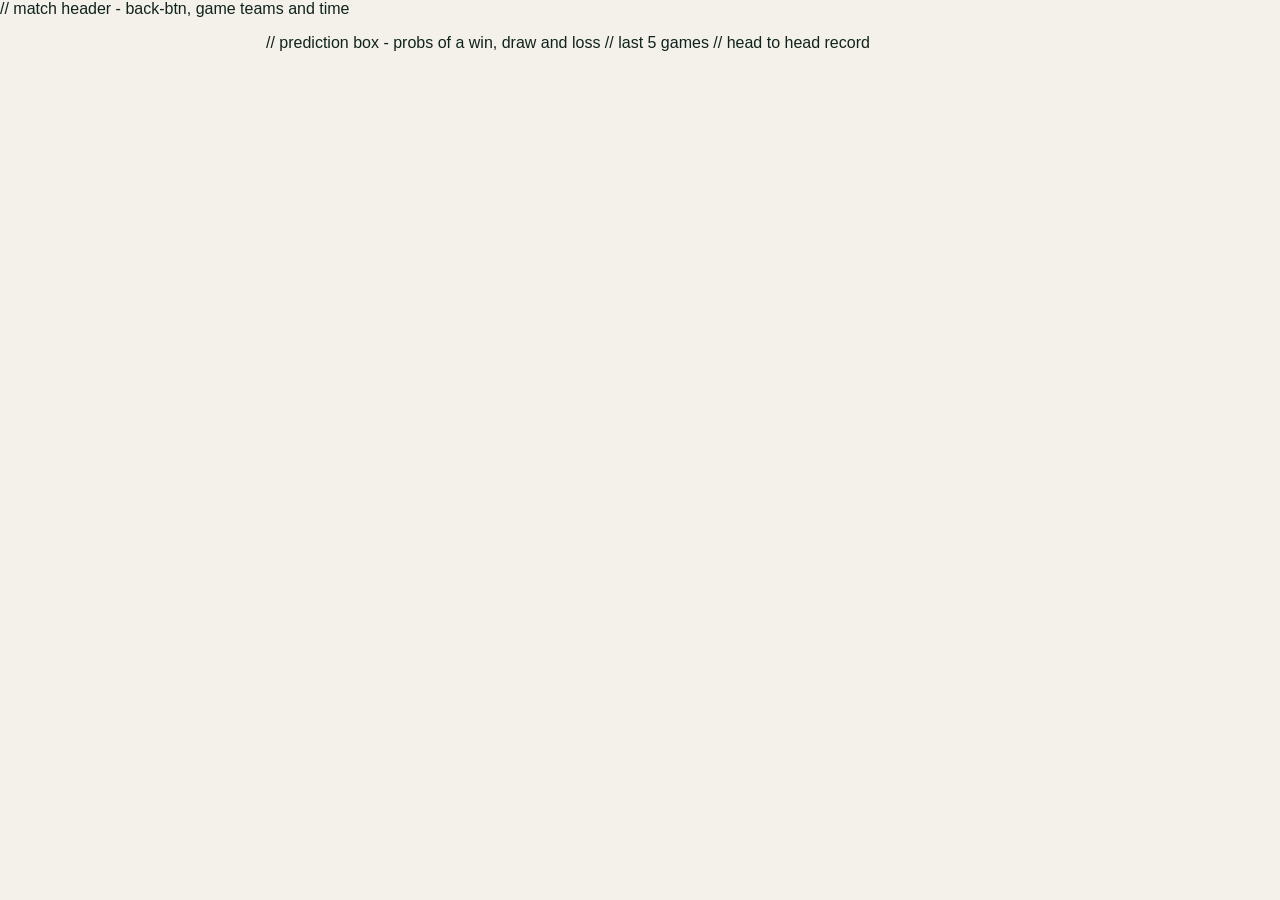
==== frontend/match.html @ 54618cce "feat: create basic prediction page layout" ====
<!DOCTYPE html>
<html lang="en">
    <head>
        <meta charset="UTF-8">
        <meta name="viewport" content="width=device-width, initial-scale=1.0">
        <title>Match Detail</title>
        <link rel="stylesheet" href="style.css">
    </head>

    <body>
        // match header - back-btn, game teams and time
    </body>
    <main>
        // prediction box - probs of a win, draw and loss
        // last 5 games
        // head to head record
    </main>
</html>
---- frontend/style.css ----
:root {
  --pitch: #0b3d2e;
  --pitch-line: #ffffff22;
  --paper: #f3f1ea;
  --ink: #10231c;
  --accent: #ffb703;
  --muted: #6b7d74;
  --win: #1f7a4d;
  --loss: #b23a3a;
  --draw: #8a8a70;
}

* { box-sizing: border-box; }

body {
  margin: 0;
  background: var(--paper);
  color: var(--ink);
  font-family: -apple-system, BlinkMacSystemFont, "Segoe UI", sans-serif;
}

header {
  background: var(--pitch);
  color: var(--paper);
  padding: 32px 20px 40px;
  background-image:
    repeating-linear-gradient(90deg, var(--pitch-line) 0 1px, transparent 1px 80px);
}

header h1 {
  margin: 0;
  font-size: clamp(24px, 4vw, 34px);
  letter-spacing: -0.02em;
}

header p {
  margin: 6px 0 0;
  color: #cfe8dc;
  font-size: 14px;
}

.controls {
    max-width: 780px;
    margin: -24px auto 20px;
    padding: 0 16px;
    display: flex;
    flex-wrap: wrap;
    align-items: center;
    gap: 12px;
}

main {
  max-width: 780px;
  margin: 16px auto 60px;
  padding: 0 16px;
}

.match {
  background: white;
  border-radius: 10px;
  box-shadow: 0 1px 3px rgba(0,0,0,0.08);
  padding: 18px 20px;
  margin-bottom: 12px;
}

.match-time {
  font-size: 12px;
  color: var(--muted);
  text-transform: uppercase;
  letter-spacing: 0.04em;
  margin-bottom: 10px;
}

.competition-tag {
    display: inline-block;
    font-size: 10px;
    font-weight: 700;
    text-transform: uppercase;
    letter-spacing: 0.04em;
    color: var(--pitch);
    background: #e4efe9;
    padding: 2px 8px;
    border-radius: 999px;
    margin-left: 8px;
}

.match-details-div {
  margin-top: -5px;
  margin-bottom: 5px;
}

.teams {
  display: flex;
  justify-content: space-between;
  align-items: center;
  font-size: 17px;
  font-weight: 600;
  margin-top: 10px;
  margin-bottom: 14px;
  position: relative;
}

.teams .home { text-align: left; display: flex; align-items: center; gap: 8px; }
.teams .away { text-align: right; display: flex; align-items: center; justify-content: flex-end; gap: 8px; }

.teams .vs {
  position: absolute;
  left: 50%;
  transform: translateX(-50%);
  color: var(--muted);
  font-weight: 400;
  font-size: 13px;
}

.teams .score {
  position: absolute;
  left: 50%;
  transform: translateX(-50%);
  color: var(--ink);
  font-weight: 700;
  font-size: 16px;
}

.result-tag {
    display: inline-block;
    font-size: 11px;
    font-weight: 700;
    text-transform: uppercase;
    padding: 3px 10px;
    border-radius: 999px;
    color: white;
}

.result-tag.win { background: var(--win); }
.result-tag.loss { background: var(--loss); }
.result-tag.draw { background: var(--draw); }

.date-heading {
    font-size: 13px;
    font-weight: 700;
    text-transform: uppercase;
    letter-spacing: 0.06em;
    color: var(--pitch);
    margin: 24px 0 10px;
}

.date-heading:first-child {
    margin-top: 8px;
}

.probs {
  display: flex;
  height: 8px;
  border-radius: 4px;
  overflow: hidden;
  background: #eee;
}

.probs div:nth-child(1) { background: var(--accent); }
.probs div:nth-child(2) { background: var(--muted); }
.probs div:nth-child(3) { background: var(--pitch); }

.prob-labels {
  display: flex;
  justify-content: space-between;
  font-size: 11px;
  color: var(--muted);
  margin-top: 6px;
}

.view-toggle {
    display: inline-flex;
    background: #e4efe9;
    border-radius: 999px;
    padding: 4px;
}

.toggle-btn {
    border: none;
    background: transparent;
    padding: 8px 20px;
    font-size: 14px;
    font-weight: 600;
    color: var(--muted);
    border-radius: 999px;
    cursor: pointer;
}

.toggle-btn.active {
    background: var(--pitch);
    color: var(--paper);
}

#competition-select {
    padding: 8px 12px;
    font-size: 14px;
    border: 1px solid #ddd;
    border-radius: 6px;
    background: white;
    color: var(--ink);
}

#show-more-container {
    display: none;
}

#show-more {
    display: block;
    margin: 16px auto 20px;
    padding: 10px 24px;
    font-size: 14px;
    font-weight: 600;
    color: var(--paper);
    background: var(--pitch);
    border: none;
    border-radius: 6px;
    cursor: pointer;
}

#show-more:hover {
    opacity: 0.85;
}

#show-more.hidden {
    display: none;
}

#no-more-matches {
    text-align: center;
    color: var(--muted);
    font-size: 13px;
    margin: 16px 0 0;
    display: none;
}

.loading {
    display: flex;
    align-items: center;
    justify-content: center;
    gap: 10px;
    padding-top: 32px;
    padding-bottom: 90px;
    color: var(--muted);
    font-size: 14px;
}

.loading::before {
    content: "";
    width: 16px;
    height: 16px;
    border: 2px solid #d8d4c8;
    border-top-color: var(--pitch);
    border-radius: 50%;
    animation: spin 0.7s linear infinite;
}

@keyframes spin {
    to { transform: rotate(360deg); }
}

.loading.hidden {
    display: none;
}

#error-message {
    display: flex;
    align-items: flex-start;
    gap: 10px;
    background: #fbeaea;
    border: 1px solid #e5b8b8;
    color: #7a2e2e;
    font-size: 14px;
    padding: 14px 16px;
    border-radius: 8px;
    margin: 16px 0;
}

#error-message::before {
    content: "⚠";
    font-size: 15px;
    line-height: 1;
}

#error-message.hidden {
    display: none;
}

footer {
  max-width: 780px;
  margin: 0 auto 60px;
  padding: 0 16px;
  font-size: 13px;
  color: var(--muted);
  line-height: 1.6;
}

footer code {
  background: #ffffffaa;
  padding: 1px 5px;
  border-radius: 4px;
}
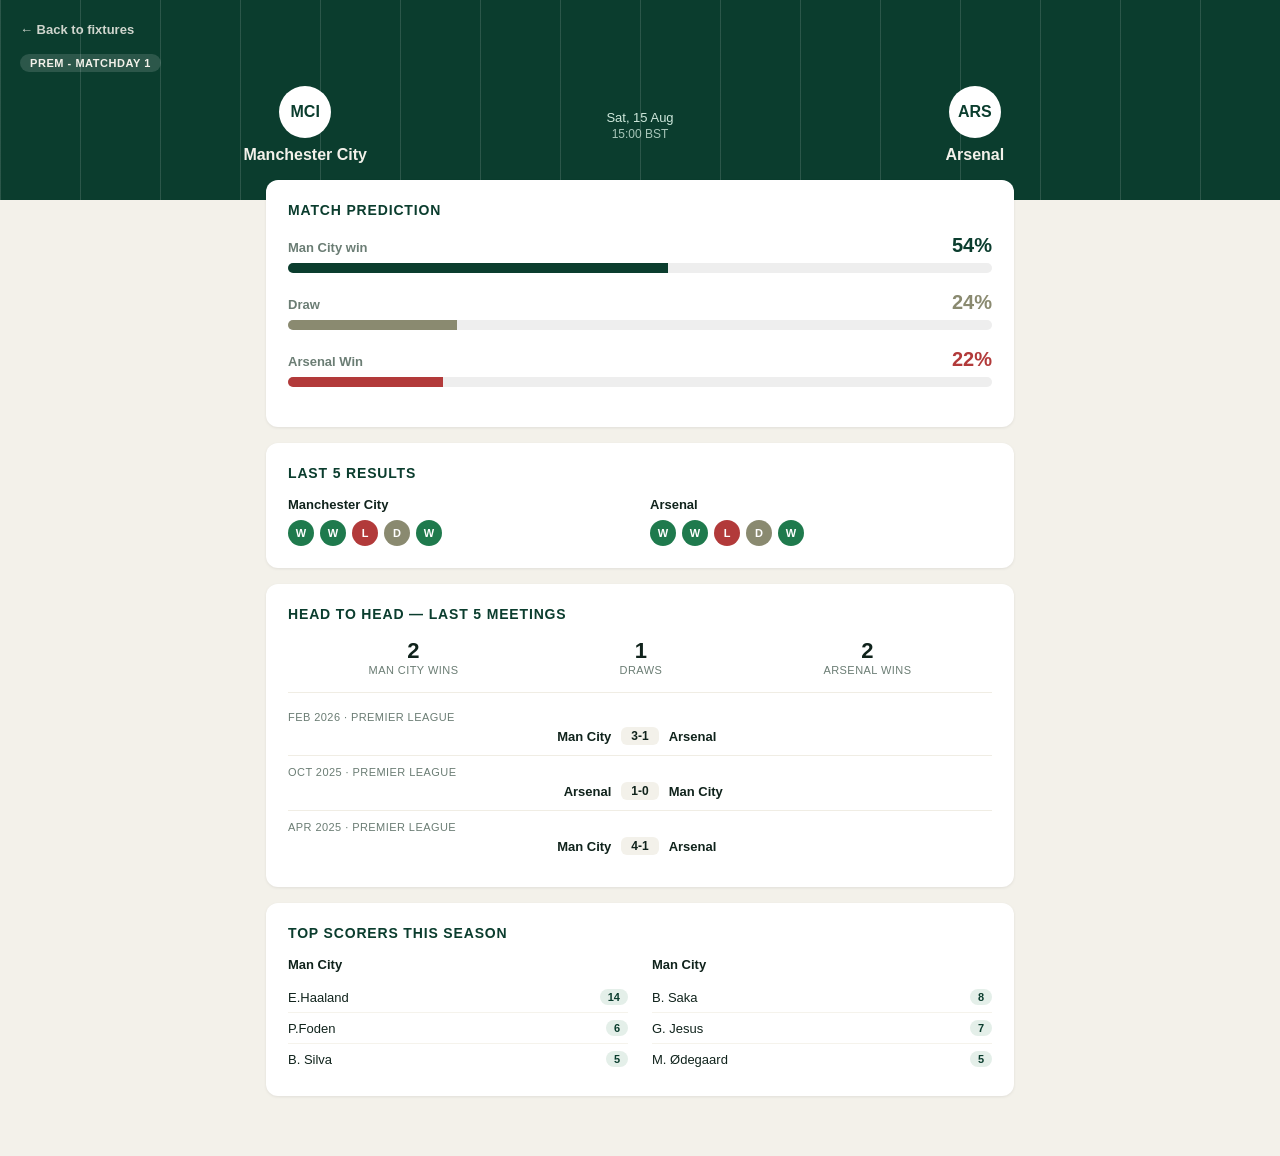
==== commit dd62f851: "feat: add match detail page layout with mock data" ====
--- a/frontend/match.html
+++ b/frontend/match.html
@@ -8,11 +8,174 @@
     </head>
 
     <body>
-        // match header - back-btn, game teams and time
+        <div class="match-header">
+            <a class="back-link" href="index.html">← Back to fixtures</a>
+            <div>
+                <span class="competition-tag">Prem - Matchday 1</span>
+                <div class="matchup">
+                    <!-- change for home side -->
+                    <div class="side">
+                        <div class="crest-circle ">MCI</div>
+                        <div class="team-name">Manchester City</div>
+                    </div>
+
+                    <!-- change for date -->
+                    <div class="kickoff">
+                        <div>Sat, 15 Aug</div>
+                        <div class="time">15:00 BST</div>
+                    </div>
+
+                    <!-- change for away side -->
+                    <div class="side">
+                        <div class="crest-circle ">ARS</div>
+                        <div class="team-name">Arsenal</div>
+                    </div>
+                </div>
+            </div>
+        </div>
     </body>
+
     <main>
-        // prediction box - probs of a win, draw and loss
-        // last 5 games
-        // head to head record
+        <div class="card">
+            <h2>Match Prediction</h2>
+
+            <!-- change for home prediction -->
+            <div class="prob-row home">
+                <div class="label">Man City win</div>
+                <div class="value">54%</div>
+            </div>
+            <div class="prob-bar-track">
+                <div class="prob-bar-fill home" style= "width:54%"></div>
+            </div>
+            
+            <!-- change for draw prediction -->
+            <div class="prob-row draw">
+                <div class="label">Draw</div>
+                <div class="value">24%</div>
+            </div>
+            <div class="prob-bar-track">
+                <div class="prob-bar-fill draw" style= "width:24%"></div>
+            </div>
+
+            <!-- change for away prediction -->
+            <div class="prob-row away">
+                <div class="label">Arsenal Win</div>
+                <div class="value">22%</div>
+            </div>
+            <div class="prob-bar-track">
+                <div class="prob-bar-fill away" style= "width:22%"></div>
+            </div>
+        </div>
+
+        <div class="card">
+            <h2>Last 5 Results</h2>
+            <div class="form-grid">
+                <div>
+                    <!-- change for home last 5 -->
+                    <div class="form-team-name">Manchester City</div>
+                    <div class="form-chips">
+                        <span class="form-chip w">W</span>
+                        <span class="form-chip w">W</span>
+                        <span class="form-chip l">L</span>
+                        <span class="form-chip d">D</span>
+                        <span class="form-chip w">W</span>
+                    </div>
+                </div>
+                
+                <div>
+                    <!-- change for home away 5 -->
+                    <div class="form-team-name">Arsenal</div>
+                    <div class="form-chips">
+                        <span class="form-chip w">W</span>
+                        <span class="form-chip w">W</span>
+                        <span class="form-chip l">L</span>
+                        <span class="form-chip d">D</span>
+                        <span class="form-chip w">W</span>
+                    </div>
+                </div>
+            </div>
+        </div>
+
+        <div class="card">
+            <h2>Head to Head — Last 5 Meetings</h2>
+            <div class="h2h-summary">
+                <div>
+                    <div class="num">2</div>
+                    <div class="lbl">Man City Wins</div>
+                </div>
+
+                <div>
+                    <div class="num">1</div>
+                    <div class="lbl">Draws</div>
+                </div>
+
+                <div>
+                    <div class="num">2</div>
+                    <div class="lbl">Arsenal wins</div>
+                </div>
+            </div>
+
+            <div class="h2h-row">
+                <div class="h2h-date">Feb 2026 · Premier League</div>
+                <div class="h2h-home">Man City</div>
+                <div class="h2h-score">3-1</div>
+                <div class="h2h-away">Arsenal</div>
+            </div>
+
+            <div class="h2h-row">
+                <div class="h2h-date">Oct 2025 · Premier League</div>
+                <div class="h2h-home">Arsenal</div>
+                <div class="h2h-score">1-0</div>
+                <div class="h2h-away">Man City</div>
+            </div>
+
+            <div class="h2h-row">
+                <div class="h2h-date">Apr 2025 · Premier League</div>
+                <div class="h2h-home">Man City</div>
+                <div class="h2h-score">4-1</div>
+                <div class="h2h-away">Arsenal</div>
+            </div>
+        </div>
+
+        <div class="card">
+            <h2>Top Scorers This Season</h2>
+            <div class="scorers-columns">
+                <!-- change for home top scorers -->
+                <div>
+                    <div class="scorers-team-name">Man City</div>
+                    <div class="scorer-row">
+                        <div>E.Haaland</div>
+                        <div class="scorer-goals">14</div>
+                    </div>
+                    <div class="scorer-row">
+                        <div>P.Foden</div>
+                        <div class="scorer-goals">6</div>
+                    </div>
+                    <div class="scorer-row">
+                        <div>B. Silva</div>
+                        <div class="scorer-goals">5</div>
+                    </div>
+                </div>
+
+                <!-- change for away top scorers -->
+                <div>
+                    <div class="scorers-team-name">Man City</div>
+                    <div class="scorer-row">
+                        <div>B. Saka</div>
+                        <div class="scorer-goals">8</div>
+                    </div>
+                    <div class="scorer-row">
+                        <div>G. Jesus</div>
+                        <div class="scorer-goals">7</div>
+                    </div>
+                    <div class="scorer-row">
+                        <div>M. Ødegaard</div>
+                        <div class="scorer-goals">5</div>
+                    </div>
+                </div>
+                
+            </div>
+        </div>
+
     </main>
 </html>
--- a/frontend/style.css
+++ b/frontend/style.css
@@ -299,3 +299,215 @@
   padding: 1px 5px;
   border-radius: 4px;
 }
+
+/* ---- Match detail page ---- */
+
+.back-link {
+    display: inline-flex;
+    align-items: center;
+    gap: 6px;
+    color: var(--paper);
+    text-decoration: none;
+    font-size: 13px;
+    font-weight: 600;
+    opacity: 0.85;
+}
+.back-link:hover { opacity: 1; }
+
+.match-header {
+    background: var(--pitch);
+    color: var(--paper);
+    padding: 20px 20px 36px;
+    background-image:
+        repeating-linear-gradient(90deg, var(--pitch-line) 0 1px, transparent 1px 80px);
+}
+
+.match-header .competition-tag {
+    display: inline-block;
+    font-size: 11px;
+    font-weight: 700;
+    text-transform: uppercase;
+    letter-spacing: 0.05em;
+    color: var(--paper);
+    background: #ffffff22;
+    padding: 3px 10px;
+    border-radius: 999px;
+    margin: 16px 0 14px;
+}
+
+.matchup {
+    display: grid;
+    grid-template-columns: 1fr auto 1fr;
+    align-items: center;
+    gap: 16px;
+}
+
+.matchup .side {
+    display: flex;
+    flex-direction: column;
+    align-items: center;
+    gap: 8px;
+    text-align: center;
+}
+
+.crest-circle {
+    width: 52px;
+    height: 52px;
+    border-radius: 50%;
+    background: #ffffff;
+    display: flex;
+    align-items: center;
+    justify-content: center;
+    font-weight: 800;
+    font-size: 16px;
+    color: var(--pitch);
+}
+
+.matchup .team-name {
+    font-size: 16px;
+    font-weight: 700;
+}
+
+.matchup .kickoff {
+    text-align: center;
+    color: #cfe8dc;
+    font-size: 13px;
+}
+.matchup .kickoff .time { font-size: 12px; opacity: 0.8; margin-top: 2px; }
+
+main {
+    max-width: 780px;
+    margin: -20px auto 60px;
+    padding: 0 16px;
+}
+
+.card {
+    background: white;
+    border-radius: 12px;
+    box-shadow: 0 1px 3px rgba(0,0,0,0.08);
+    padding: 22px;
+    margin-bottom: 16px;
+}
+
+.card h2 {
+    margin: 0 0 16px;
+    font-size: 14px;
+    text-transform: uppercase;
+    letter-spacing: 0.06em;
+    color: var(--pitch);
+}
+
+/* Prediction */
+.prob-row {
+    display: flex;
+    justify-content: space-between;
+    align-items: baseline;
+    margin-bottom: 6px;
+}
+.prob-row .label { font-size: 13px; color: var(--muted); font-weight: 600; }
+.prob-row .value { font-size: 20px; font-weight: 800; }
+.prob-row.home .value { color: var(--pitch); }
+.prob-row.draw .value { color: var(--draw); }
+.prob-row.away .value { color: var(--loss); }
+
+.prob-bar-track {
+    height: 10px;
+    border-radius: 5px;
+    background: #eee;
+    overflow: hidden;
+    margin-bottom: 18px;
+}
+
+.prob-bar-fill { height: 100%; }
+.prob-bar-fill.home { background: var(--pitch); }
+.prob-bar-fill.draw { background: var(--draw); }
+.prob-bar-fill.away { background: var(--loss); }
+
+/* Form (last 5) */
+.form-grid {
+    display: grid;
+    grid-template-columns: 1fr 1fr;
+    gap: 20px;
+}
+.form-team-name {
+    font-size: 13px;
+    font-weight: 700;
+    margin-bottom: 8px;
+}
+.form-chips {
+    display: flex;
+    gap: 6px;
+}
+.form-chip {
+    width: 26px;
+    height: 26px;
+    border-radius: 50%;
+    display: flex;
+    align-items: center;
+    justify-content: center;
+    font-size: 11px;
+    font-weight: 800;
+    color: white;
+}
+.form-chip.w { background: var(--win); }
+.form-chip.d { background: var(--draw); }
+.form-chip.l { background: var(--loss); }
+
+/* Head to head */
+.h2h-summary {
+    display: flex;
+    justify-content: space-around;
+    text-align: center;
+    padding-bottom: 16px;
+    margin-bottom: 8px;
+    border-bottom: 1px solid #f0ede4;
+}
+.h2h-summary div .num { font-size: 22px; font-weight: 800; }
+.h2h-summary div .lbl { font-size: 11px; color: var(--muted); text-transform: uppercase; letter-spacing: 0.04em; }
+
+.h2h-row {
+    display: grid;
+    grid-template-columns: 1fr auto 1fr;
+    align-items: center;
+    padding: 10px 0;
+    border-bottom: 1px solid #f0ede4;
+    font-size: 13px;
+}
+.h2h-row:last-child { border-bottom: none; }
+.h2h-row .h2h-date { grid-column: 1 / -1; font-size: 11px; color: var(--muted); text-transform: uppercase; letter-spacing: 0.04em; margin-bottom: 4px; }
+.h2h-row .h2h-home { text-align: right; padding-right: 10px; font-weight: 600; }
+.h2h-row .h2h-away { text-align: left; padding-left: 10px; font-weight: 600; }
+.h2h-row .h2h-score {
+    background: #f3f1ea;
+    padding: 2px 10px;
+    border-radius: 6px;
+    font-weight: 700;
+    font-size: 12px;
+}
+
+/* Top scorers */
+.scorers-columns {
+    display: grid;
+    grid-template-columns: 1fr 1fr;
+    gap: 24px;
+}
+.scorers-team-name { font-size: 13px; font-weight: 700; margin-bottom: 10px; }
+.scorer-row {
+    display: flex;
+    justify-content: space-between;
+    align-items: center;
+    padding: 7px 0;
+    font-size: 13px;
+    border-bottom: 1px solid #f5f3ec;
+}
+.scorer-row:last-child { border-bottom: none; }
+.scorer-goals {
+    background: #e4efe9;
+    color: var(--pitch);
+    font-weight: 800;
+    font-size: 11px;
+    padding: 2px 8px;
+    border-radius: 999px;
+    min-width: 18px;
+    text-align: center;
+}
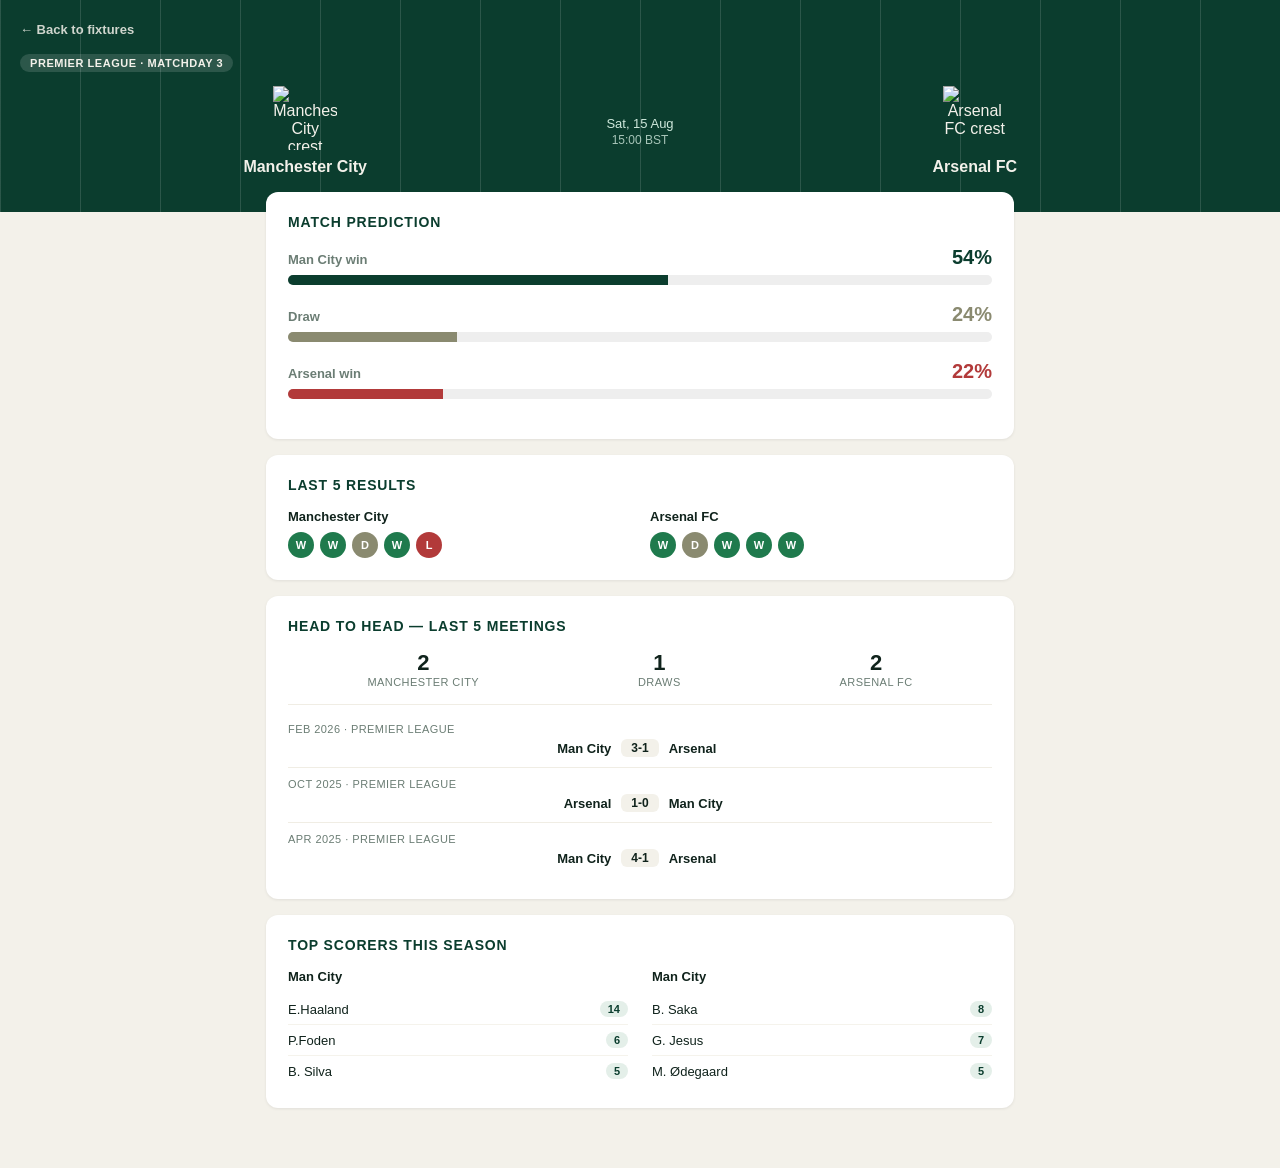
==== commit 6db9d9ac: "Add initial JavaScript integration for match details" ====
--- a/frontend/match.html
+++ b/frontend/match.html
@@ -11,171 +11,160 @@
         <div class="match-header">
             <a class="back-link" href="index.html">← Back to fixtures</a>
             <div>
-                <span class="competition-tag">Prem - Matchday 1</span>
+                <span id="competition-tag" class="competition-tag" ></span>
                 <div class="matchup">
                     <!-- change for home side -->
                     <div class="side">
-                        <div class="crest-circle ">MCI</div>
-                        <div class="team-name">Manchester City</div>
+                        <img id="home-crest" class="crest" src="" alt="">
+                        <div id="home-name" class="team-name"></div>
                     </div>
 
                     <!-- change for date -->
                     <div class="kickoff">
-                        <div>Sat, 15 Aug</div>
-                        <div class="time">15:00 BST</div>
+                        <div id="match-time"></div>
+                        <div id="match-date" class="time"></div>
                     </div>
 
                     <!-- change for away side -->
-                    <div class="side">
-                        <div class="crest-circle ">ARS</div>
-                        <div class="team-name">Arsenal</div>
-                    </div>
-                </div>
-            </div>
-        </div>
-    </body>
-
-    <main>
-        <div class="card">
-            <h2>Match Prediction</h2>
-
-            <!-- change for home prediction -->
-            <div class="prob-row home">
-                <div class="label">Man City win</div>
-                <div class="value">54%</div>
-            </div>
-            <div class="prob-bar-track">
-                <div class="prob-bar-fill home" style= "width:54%"></div>
-            </div>
-            
-            <!-- change for draw prediction -->
-            <div class="prob-row draw">
-                <div class="label">Draw</div>
-                <div class="value">24%</div>
-            </div>
-            <div class="prob-bar-track">
-                <div class="prob-bar-fill draw" style= "width:24%"></div>
-            </div>
-
-            <!-- change for away prediction -->
-            <div class="prob-row away">
-                <div class="label">Arsenal Win</div>
-                <div class="value">22%</div>
-            </div>
-            <div class="prob-bar-track">
-                <div class="prob-bar-fill away" style= "width:22%"></div>
-            </div>
-        </div>
-
-        <div class="card">
-            <h2>Last 5 Results</h2>
-            <div class="form-grid">
-                <div>
-                    <!-- change for home last 5 -->
-                    <div class="form-team-name">Manchester City</div>
-                    <div class="form-chips">
-                        <span class="form-chip w">W</span>
-                        <span class="form-chip w">W</span>
-                        <span class="form-chip l">L</span>
-                        <span class="form-chip d">D</span>
-                        <span class="form-chip w">W</span>
-                    </div>
-                </div>
-                
-                <div>
-                    <!-- change for home away 5 -->
-                    <div class="form-team-name">Arsenal</div>
-                    <div class="form-chips">
-                        <span class="form-chip w">W</span>
-                        <span class="form-chip w">W</span>
-                        <span class="form-chip l">L</span>
-                        <span class="form-chip d">D</span>
-                        <span class="form-chip w">W</span>
+                    <div id="away-side" class="side">
+                        <img id="away-crest" class="crest" src="" alt="">
+                        <div id="away-name" class="team-name"></div>
                     </div>
                 </div>
             </div>
         </div>
 
-        <div class="card">
-            <h2>Head to Head — Last 5 Meetings</h2>
-            <div class="h2h-summary">
-                <div>
-                    <div class="num">2</div>
-                    <div class="lbl">Man City Wins</div>
+        <main>
+            <div class="card">
+                <h2>Match Prediction</h2>
+
+                <!-- change for home prediction -->
+                <div class="prob-row home">
+                    <div id="home-win" class="label">fef</div>
+                    <div id="home-prob" class="value"></div>
+                </div>
+                <div class="prob-bar-track">
+                    <div id="home-win-bar" class="prob-bar-fill home"></div>
+                </div>
+                
+                <!-- change for draw prediction -->
+                <div class="prob-row draw">
+                    <div class="label">Draw</div>
+                    <div id="draw-prob" class="value"></div>
+                </div>
+                <div class="prob-bar-track">
+                    <div id="draw-bar" class="prob-bar-fill draw"></div>
                 </div>
 
-                <div>
-                    <div class="num">1</div>
-                    <div class="lbl">Draws</div>
+                <!-- change for away prediction -->
+                <div class="prob-row away">
+                    <div id="away-win" class="label"></div>
+                    <div id="away-prob" class="value"></div>
                 </div>
-
-                <div>
-                    <div class="num">2</div>
-                    <div class="lbl">Arsenal wins</div>
+                <div class="prob-bar-track">
+                    <div id="away-win-bar" class="prob-bar-fill away"></div>
                 </div>
             </div>
 
-            <div class="h2h-row">
-                <div class="h2h-date">Feb 2026 · Premier League</div>
-                <div class="h2h-home">Man City</div>
-                <div class="h2h-score">3-1</div>
-                <div class="h2h-away">Arsenal</div>
+            <div class="card">
+                <h2>Last 5 Results</h2>
+                <div class="form-grid">
+                    <div>
+                        <!-- change for home last 5 -->
+                        <div id="home-form-name" class="form-team-name"></div>
+                        <div id="home-form" class="form-chips"></div>
+                    </div>
+                    
+                    <div>
+                        <!-- change for home away 5 -->
+                        <div id="away-form-name" class="form-team-name">Arsenal</div>
+                        <div id="away-form" class="form-chips"></div>
+                    </div>
+                </div>
             </div>
 
-            <div class="h2h-row">
-                <div class="h2h-date">Oct 2025 · Premier League</div>
-                <div class="h2h-home">Arsenal</div>
-                <div class="h2h-score">1-0</div>
-                <div class="h2h-away">Man City</div>
-            </div>
+            <div class="card">
+                <h2>Head to Head — Last 5 Meetings</h2>
+                <div class="h2h-summary">
+                    <div>
+                        <div id="h2h-home-wins" class="num"></div>
+                        <div id="h2h-home-name" class="lbl"></div>
+                    </div>
 
-            <div class="h2h-row">
-                <div class="h2h-date">Apr 2025 · Premier League</div>
-                <div class="h2h-home">Man City</div>
-                <div class="h2h-score">4-1</div>
-                <div class="h2h-away">Arsenal</div>
-            </div>
-        </div>
+                    <div>
+                        <div id="h2h-draws" class="num"></div>
+                        <div class="lbl">Draws</div>
+                    </div>
 
-        <div class="card">
-            <h2>Top Scorers This Season</h2>
-            <div class="scorers-columns">
-                <!-- change for home top scorers -->
-                <div>
-                    <div class="scorers-team-name">Man City</div>
-                    <div class="scorer-row">
-                        <div>E.Haaland</div>
-                        <div class="scorer-goals">14</div>
-                    </div>
-                    <div class="scorer-row">
-                        <div>P.Foden</div>
-                        <div class="scorer-goals">6</div>
-                    </div>
-                    <div class="scorer-row">
-                        <div>B. Silva</div>
-                        <div class="scorer-goals">5</div>
+                    <div>
+                        <div id="h2h-away-wins" class="num"></div>
+                        <div id="h2h-away-name" class="lbl"></div>
                     </div>
                 </div>
 
-                <!-- change for away top scorers -->
-                <div>
-                    <div class="scorers-team-name">Man City</div>
-                    <div class="scorer-row">
-                        <div>B. Saka</div>
-                        <div class="scorer-goals">8</div>
+                <div class="h2h-row">
+                    <div class="h2h-date">Feb 2026 · Premier League</div>
+                    <div class="h2h-home">Man City</div>
+                    <div class="h2h-score">3-1</div>
+                    <div class="h2h-away">Arsenal</div>
+                </div>
+
+                <div class="h2h-row">
+                    <div class="h2h-date">Oct 2025 · Premier League</div>
+                    <div class="h2h-home">Arsenal</div>
+                    <div class="h2h-score">1-0</div>
+                    <div class="h2h-away">Man City</div>
+                </div>
+
+                <div class="h2h-row">
+                    <div class="h2h-date">Apr 2025 · Premier League</div>
+                    <div class="h2h-home">Man City</div>
+                    <div class="h2h-score">4-1</div>
+                    <div class="h2h-away">Arsenal</div>
+                </div>
+            </div>
+
+            <div class="card">
+                <h2>Top Scorers This Season</h2>
+                <div class="scorers-columns">
+                    <!-- change for home top scorers -->
+                    <div>
+                        <div class="scorers-team-name">Man City</div>
+                        <div class="scorer-row">
+                            <div>E.Haaland</div>
+                            <div class="scorer-goals">14</div>
+                        </div>
+                        <div class="scorer-row">
+                            <div>P.Foden</div>
+                            <div class="scorer-goals">6</div>
+                        </div>
+                        <div class="scorer-row">
+                            <div>B. Silva</div>
+                            <div class="scorer-goals">5</div>
+                        </div>
                     </div>
-                    <div class="scorer-row">
-                        <div>G. Jesus</div>
-                        <div class="scorer-goals">7</div>
+
+                    <!-- change for away top scorers -->
+                    <div>
+                        <div class="scorers-team-name">Man City</div>
+                        <div class="scorer-row">
+                            <div>B. Saka</div>
+                            <div class="scorer-goals">8</div>
+                        </div>
+                        <div class="scorer-row">
+                            <div>G. Jesus</div>
+                            <div class="scorer-goals">7</div>
+                        </div>
+                        <div class="scorer-row">
+                            <div>M. Ødegaard</div>
+                            <div class="scorer-goals">5</div>
+                        </div>
                     </div>
-                    <div class="scorer-row">
-                        <div>M. Ødegaard</div>
-                        <div class="scorer-goals">5</div>
-                    </div>
+                    
                 </div>
-                
             </div>
-        </div>
 
-    </main>
+        </main>
+        <script src="match.js"></script>
+    </body>
 </html>
--- a/frontend/style.css
+++ b/frontend/style.css
@@ -350,17 +350,10 @@
     text-align: center;
 }
 
-.crest-circle {
-    width: 52px;
-    height: 52px;
-    border-radius: 50%;
-    background: #ffffff;
-    display: flex;
-    align-items: center;
-    justify-content: center;
-    font-weight: 800;
-    font-size: 16px;
-    color: var(--pitch);
+.crest {
+    width: 64px;
+    height: 64px;
+    object-fit: contain;
 }
 
 .matchup .team-name {
@@ -449,9 +442,9 @@
     font-weight: 800;
     color: white;
 }
-.form-chip.w { background: var(--win); }
-.form-chip.d { background: var(--draw); }
-.form-chip.l { background: var(--loss); }
+.form-chip.W { background: var(--win); }
+.form-chip.D { background: var(--draw); }
+.form-chip.L { background: var(--loss); }
 
 /* Head to head */
 .h2h-summary {
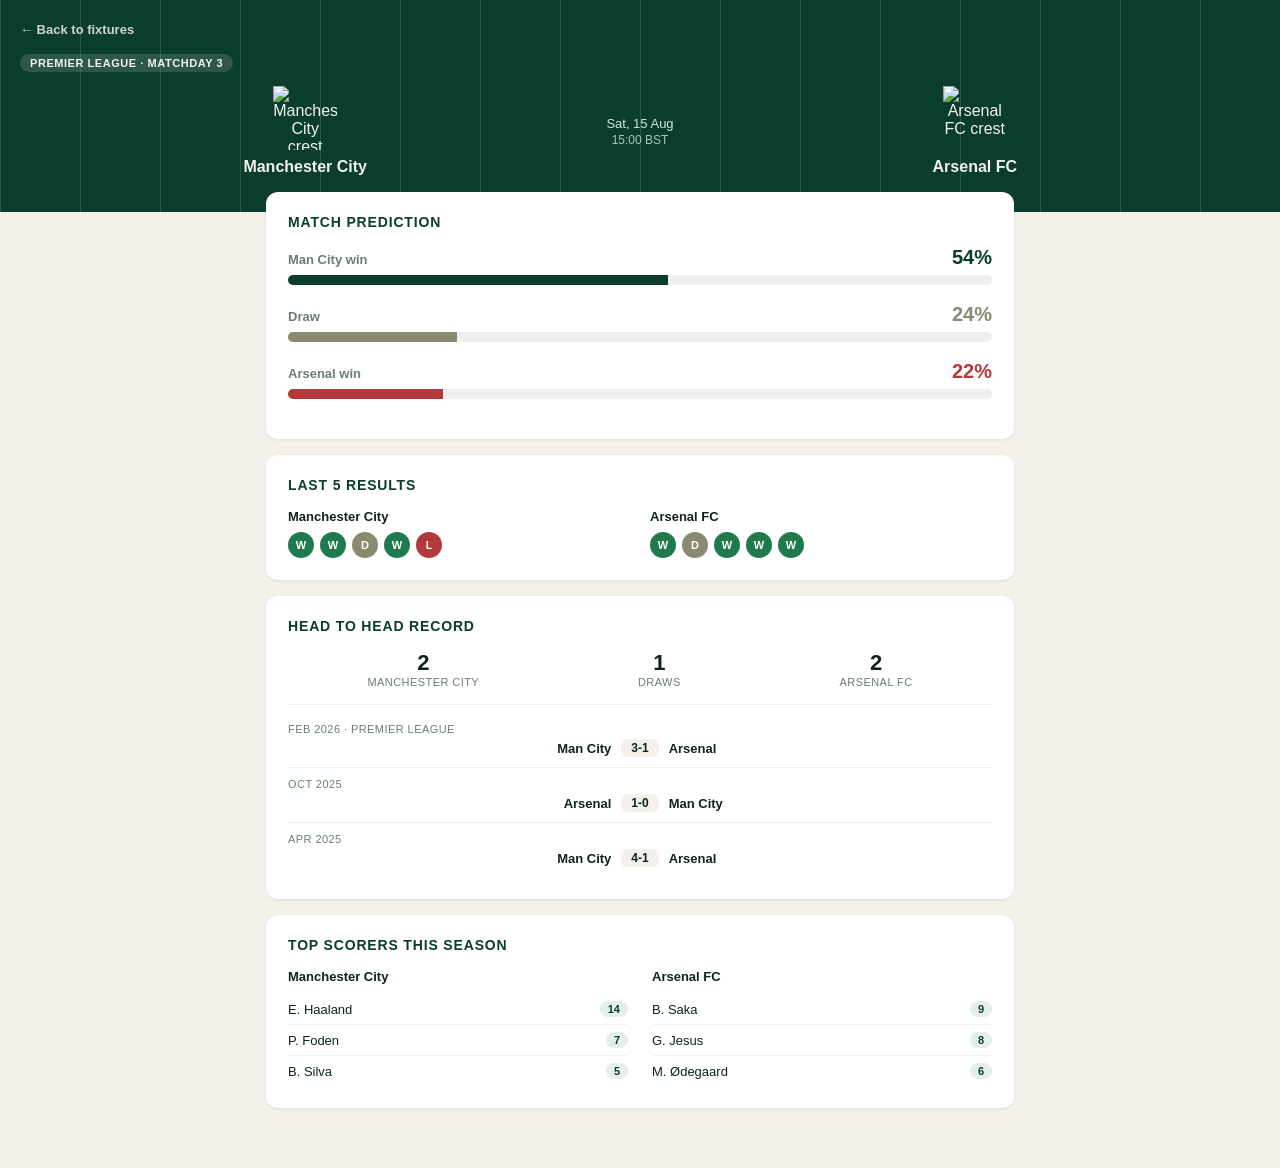
==== commit ba624951: "Complete JavaScript integration for sample match data" ====
--- a/frontend/match.html
+++ b/frontend/match.html
@@ -13,19 +13,19 @@
             <div>
                 <span id="competition-tag" class="competition-tag" ></span>
                 <div class="matchup">
-                    <!-- change for home side -->
+                    <!-- home side -->
                     <div class="side">
                         <img id="home-crest" class="crest" src="" alt="">
                         <div id="home-name" class="team-name"></div>
                     </div>
 
-                    <!-- change for date -->
+                    <!-- date -->
                     <div class="kickoff">
                         <div id="match-time"></div>
                         <div id="match-date" class="time"></div>
                     </div>
 
-                    <!-- change for away side -->
+                    <!-- away side -->
                     <div id="away-side" class="side">
                         <img id="away-crest" class="crest" src="" alt="">
                         <div id="away-name" class="team-name"></div>
@@ -38,7 +38,7 @@
             <div class="card">
                 <h2>Match Prediction</h2>
 
-                <!-- change for home prediction -->
+                <!-- home prediction -->
                 <div class="prob-row home">
                     <div id="home-win" class="label">fef</div>
                     <div id="home-prob" class="value"></div>
@@ -47,7 +47,7 @@
                     <div id="home-win-bar" class="prob-bar-fill home"></div>
                 </div>
                 
-                <!-- change for draw prediction -->
+                <!-- draw prediction -->
                 <div class="prob-row draw">
                     <div class="label">Draw</div>
                     <div id="draw-prob" class="value"></div>
@@ -56,7 +56,7 @@
                     <div id="draw-bar" class="prob-bar-fill draw"></div>
                 </div>
 
-                <!-- change for away prediction -->
+                <!-- away prediction -->
                 <div class="prob-row away">
                     <div id="away-win" class="label"></div>
                     <div id="away-prob" class="value"></div>
@@ -70,21 +70,21 @@
                 <h2>Last 5 Results</h2>
                 <div class="form-grid">
                     <div>
-                        <!-- change for home last 5 -->
+                        <!-- home last 5 -->
                         <div id="home-form-name" class="form-team-name"></div>
                         <div id="home-form" class="form-chips"></div>
                     </div>
                     
                     <div>
-                        <!-- change for home away 5 -->
+                        <!-- home away 5 -->
                         <div id="away-form-name" class="form-team-name">Arsenal</div>
                         <div id="away-form" class="form-chips"></div>
                     </div>
                 </div>
             </div>
 
-            <div class="card">
-                <h2>Head to Head — Last 5 Meetings</h2>
+            <div id="h2h-record" class="card">
+                <h2>Head to Head Record</h2>
                 <div class="h2h-summary">
                     <div>
                         <div id="h2h-home-wins" class="num"></div>
@@ -101,66 +101,21 @@
                         <div id="h2h-away-name" class="lbl"></div>
                     </div>
                 </div>
-
-                <div class="h2h-row">
-                    <div class="h2h-date">Feb 2026 · Premier League</div>
-                    <div class="h2h-home">Man City</div>
-                    <div class="h2h-score">3-1</div>
-                    <div class="h2h-away">Arsenal</div>
-                </div>
-
-                <div class="h2h-row">
-                    <div class="h2h-date">Oct 2025 · Premier League</div>
-                    <div class="h2h-home">Arsenal</div>
-                    <div class="h2h-score">1-0</div>
-                    <div class="h2h-away">Man City</div>
-                </div>
-
-                <div class="h2h-row">
-                    <div class="h2h-date">Apr 2025 · Premier League</div>
-                    <div class="h2h-home">Man City</div>
-                    <div class="h2h-score">4-1</div>
-                    <div class="h2h-away">Arsenal</div>
-                </div>
             </div>
 
             <div class="card">
                 <h2>Top Scorers This Season</h2>
                 <div class="scorers-columns">
-                    <!-- change for home top scorers -->
-                    <div>
-                        <div class="scorers-team-name">Man City</div>
-                        <div class="scorer-row">
-                            <div>E.Haaland</div>
-                            <div class="scorer-goals">14</div>
-                        </div>
-                        <div class="scorer-row">
-                            <div>P.Foden</div>
-                            <div class="scorer-goals">6</div>
-                        </div>
-                        <div class="scorer-row">
-                            <div>B. Silva</div>
-                            <div class="scorer-goals">5</div>
-                        </div>
+                    <!-- home top scorers -->
+                    <div id="home-top-scorers">
+                        <div id="home-scorers" class="scorers-team-name"></div>
                     </div>
 
-                    <!-- change for away top scorers -->
-                    <div>
-                        <div class="scorers-team-name">Man City</div>
-                        <div class="scorer-row">
-                            <div>B. Saka</div>
-                            <div class="scorer-goals">8</div>
-                        </div>
-                        <div class="scorer-row">
-                            <div>G. Jesus</div>
-                            <div class="scorer-goals">7</div>
-                        </div>
-                        <div class="scorer-row">
-                            <div>M. Ødegaard</div>
-                            <div class="scorer-goals">5</div>
-                        </div>
+                    <!-- away top scorers -->
+                    <div id="away-top-scorers">
+                        <div id="away-scorers" class="scorers-team-name"></div>
+                    
                     </div>
-                    
                 </div>
             </div>
 
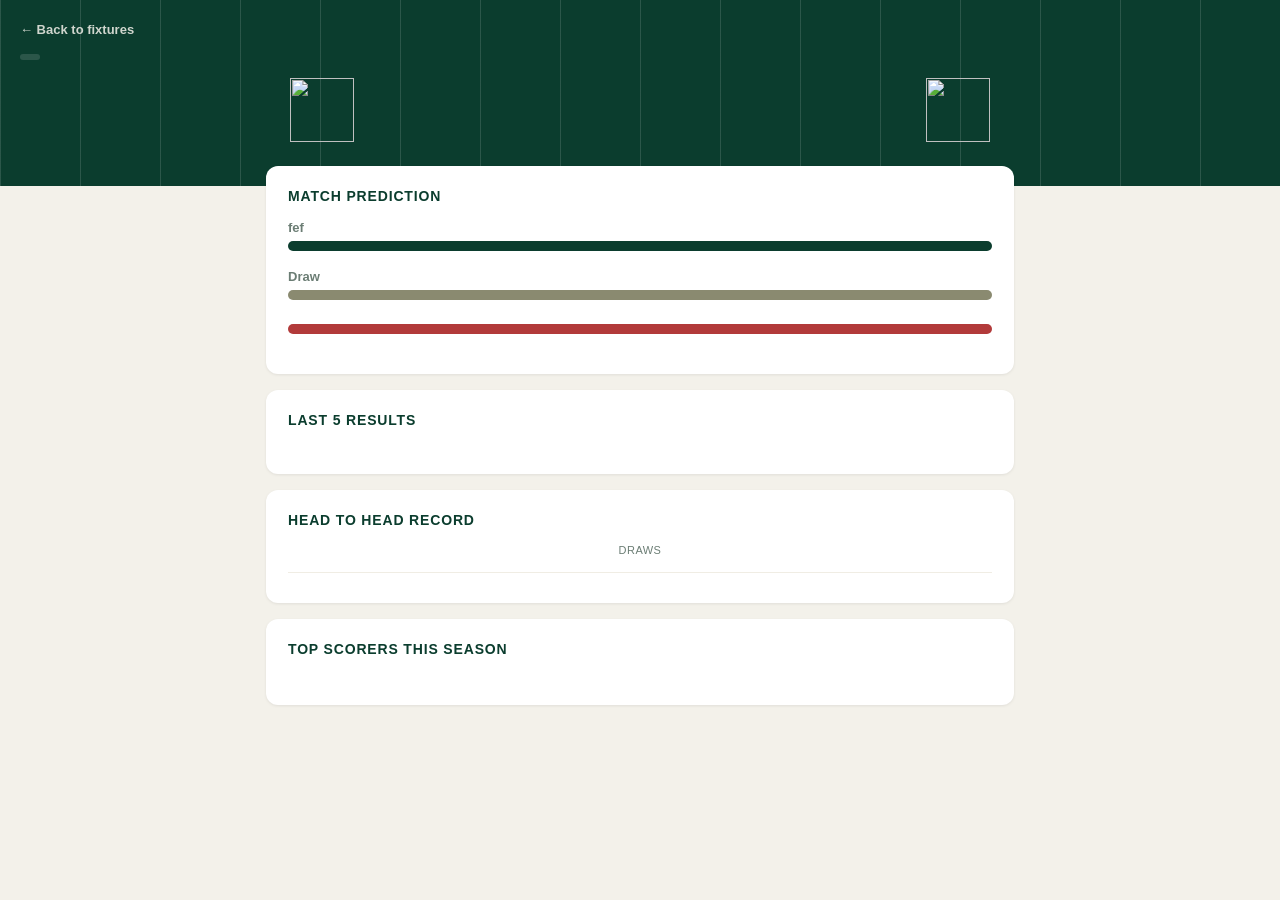
==== commit a27a4f92: "linked the backend prediction logic to the frontend" ====
--- a/frontend/match.html
+++ b/frontend/match.html
@@ -77,7 +77,7 @@
                     
                     <div>
                         <!-- home away 5 -->
-                        <div id="away-form-name" class="form-team-name">Arsenal</div>
+                        <div id="away-form-name" class="form-team-name"></div>
                         <div id="away-form" class="form-chips"></div>
                     </div>
                 </div>
--- a/frontend/style.css
+++ b/frontend/style.css
@@ -61,6 +61,13 @@
   box-shadow: 0 1px 3px rgba(0,0,0,0.08);
   padding: 18px 20px;
   margin-bottom: 12px;
+  text-decoration: none;
+  color: inherit;
+  display: block;
+}
+
+.match:visited {
+  color: inherit;
 }
 
 .match-time {
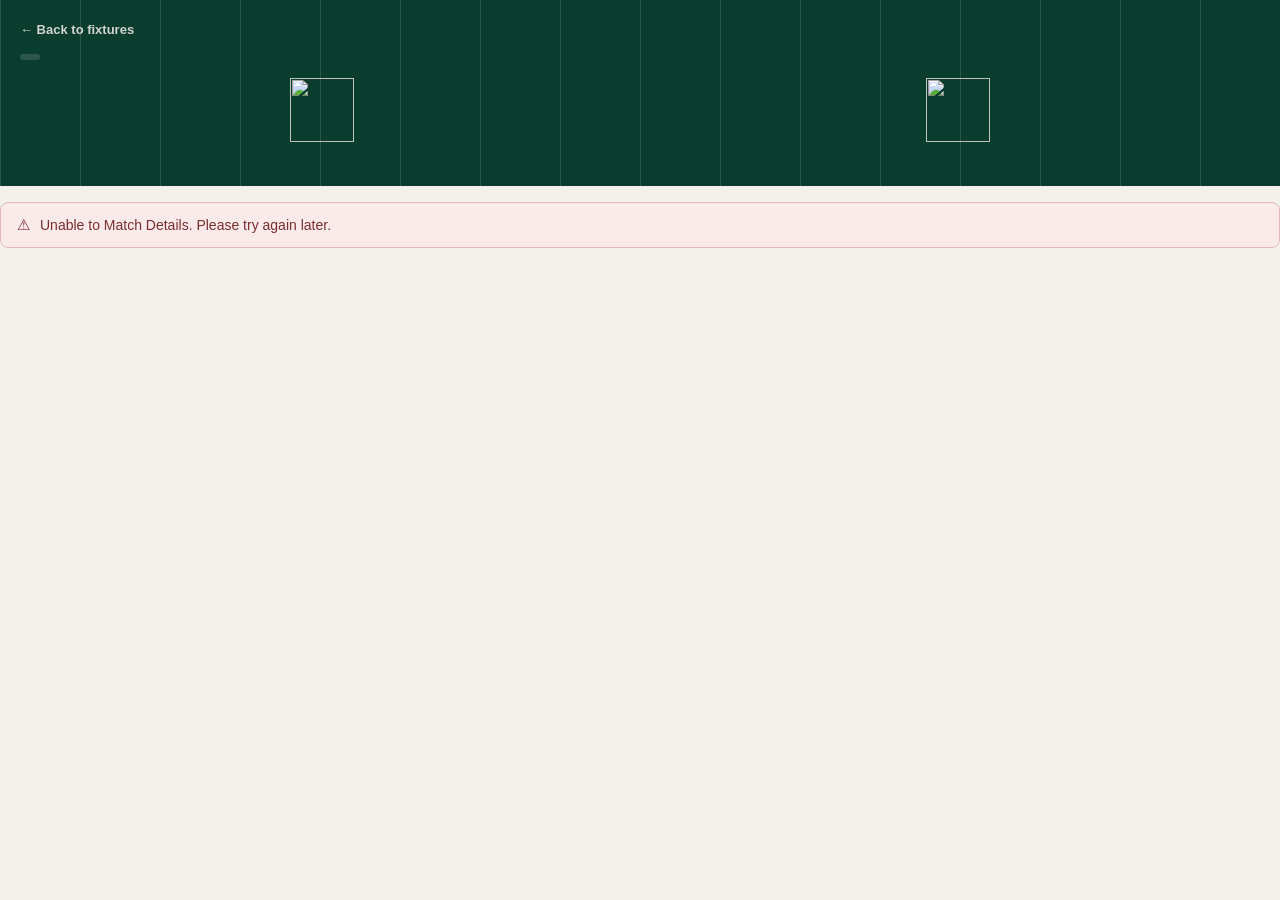
==== commit beb67853: "added error handling and loading animations" ====
--- a/frontend/match.html
+++ b/frontend/match.html
@@ -34,41 +34,45 @@
             </div>
         </div>
 
-        <main>
+        <main id="main-element" class="hidden">
             <div class="card">
                 <h2>Match Prediction</h2>
+                <div id="prediction-content">
+                    <!-- home prediction -->
+                    <div class="prob-row home">
+                        <div id="home-win" class="label"></div>
+                        <div id="home-prob" class="value"></div>
+                    </div>
+                    <div class="prob-bar-track">
+                        <div id="home-win-bar" class="prob-bar-fill home"></div>
+                    </div>
+                    
+                    <!-- draw prediction -->
+                    <div class="prob-row draw">
+                        <div id="draw-label" class="label"></div>
+                        <div id="draw-prob" class="value"></div>
+                    </div>
+                    <div class="prob-bar-track">
+                        <div id="draw-bar" class="prob-bar-fill draw"></div>
+                    </div>
 
-                <!-- home prediction -->
-                <div class="prob-row home">
-                    <div id="home-win" class="label">fef</div>
-                    <div id="home-prob" class="value"></div>
+                    <!-- away prediction -->
+                    <div class="prob-row away">
+                        <div id="away-win" class="label"></div>
+                        <div id="away-prob" class="value"></div>
+                    </div>
+                    <div class="prob-bar-track">
+                        <div id="away-win-bar" class="prob-bar-fill away"></div>
+                    </div>
                 </div>
-                <div class="prob-bar-track">
-                    <div id="home-win-bar" class="prob-bar-fill home"></div>
-                </div>
-                
-                <!-- draw prediction -->
-                <div class="prob-row draw">
-                    <div class="label">Draw</div>
-                    <div id="draw-prob" class="value"></div>
-                </div>
-                <div class="prob-bar-track">
-                    <div id="draw-bar" class="prob-bar-fill draw"></div>
-                </div>
-
-                <!-- away prediction -->
-                <div class="prob-row away">
-                    <div id="away-win" class="label"></div>
-                    <div id="away-prob" class="value"></div>
-                </div>
-                <div class="prob-bar-track">
-                    <div id="away-win-bar" class="prob-bar-fill away"></div>
+                <div id="prediction-unavailable" class="unavailable-message" style="display: none;">
+                    Predictions are currently only available for Premier League matches.
                 </div>
             </div>
 
             <div class="card">
                 <h2>Last 5 Results</h2>
-                <div class="form-grid">
+                <div id="form-content" class="form-grid">
                     <div>
                         <!-- home last 5 -->
                         <div id="home-form-name" class="form-team-name"></div>
@@ -80,32 +84,41 @@
                         <div id="away-form-name" class="form-team-name"></div>
                         <div id="away-form" class="form-chips"></div>
                     </div>
+                    <div id="form-unavailable" class="unavailable-message" style="display: none;">
+                        Predictions are currently only available for Premier League matches.
+                    </div>
                 </div>
             </div>
 
             <div id="h2h-record" class="card">
                 <h2>Head to Head Record</h2>
-                <div class="h2h-summary">
-                    <div>
-                        <div id="h2h-home-wins" class="num"></div>
-                        <div id="h2h-home-name" class="lbl"></div>
+                <div id="h2h-content">
+                    <div class="h2h-summary">
+                        <div>
+                            <div id="h2h-home-wins" class="num"></div>
+                            <div id="h2h-home-name" class="lbl"></div>
+                        </div>
+
+                        <div>
+                            <div id="h2h-draws" class="num"></div>
+                            <div id="draws-lbl" class="lbl"></div>
+                        </div>
+
+                        <div>
+                            <div id="h2h-away-wins" class="num"></div>
+                            <div id="h2h-away-name" class="lbl"></div>
+                        </div>
                     </div>
-
-                    <div>
-                        <div id="h2h-draws" class="num"></div>
-                        <div class="lbl">Draws</div>
-                    </div>
-
-                    <div>
-                        <div id="h2h-away-wins" class="num"></div>
-                        <div id="h2h-away-name" class="lbl"></div>
-                    </div>
+                    <div id="h2h-meetings-list"></div>
+                </div>
+                <div id="h2h-unavailable" class="unavailable-message" style="display: none;">
+                    Unable to get Head to Head data. Try again later.
                 </div>
             </div>
 
             <div class="card">
                 <h2>Top Scorers This Season</h2>
-                <div class="scorers-columns">
+                <div id="scorers-content" class="scorers-columns">
                     <!-- home top scorers -->
                     <div id="home-top-scorers">
                         <div id="home-scorers" class="scorers-team-name"></div>
@@ -114,12 +127,17 @@
                     <!-- away top scorers -->
                     <div id="away-top-scorers">
                         <div id="away-scorers" class="scorers-team-name"></div>
-                    
                     </div>
                 </div>
+                <div id="scorers-unavailable" class="unavailable-message" style="display: none;">
+                    Unable to get Top Scorers. Try again later.
+                </div>
             </div>
+        </main>
 
-        </main>
+        <div id="loading" class="loading">Loading...</div>
+        <div id="error-message" style="display: none;"></div>
+
         <script src="match.js"></script>
     </body>
 </html>
--- a/frontend/style.css
+++ b/frontend/style.css
@@ -269,6 +269,10 @@
     display: none;
 }
 
+.hidden {
+    display: none;
+}
+
 #error-message {
     display: flex;
     align-items: flex-start;
@@ -491,6 +495,7 @@
     grid-template-columns: 1fr 1fr;
     gap: 24px;
 }
+
 .scorers-team-name { font-size: 13px; font-weight: 700; margin-bottom: 10px; }
 .scorer-row {
     display: flex;
@@ -510,4 +515,18 @@
     border-radius: 999px;
     min-width: 18px;
     text-align: center;
+}
+
+.scorers-columns {
+    display: grid;
+    grid-template-columns: 1fr 1fr;
+    gap: 24px;
+}
+
+.unavailable-message {
+    color: #6b7280;
+    font-style: italic;
+    text-align: center;
+    padding: 24px 16px;
+    font-size: 0.95rem;
 }
